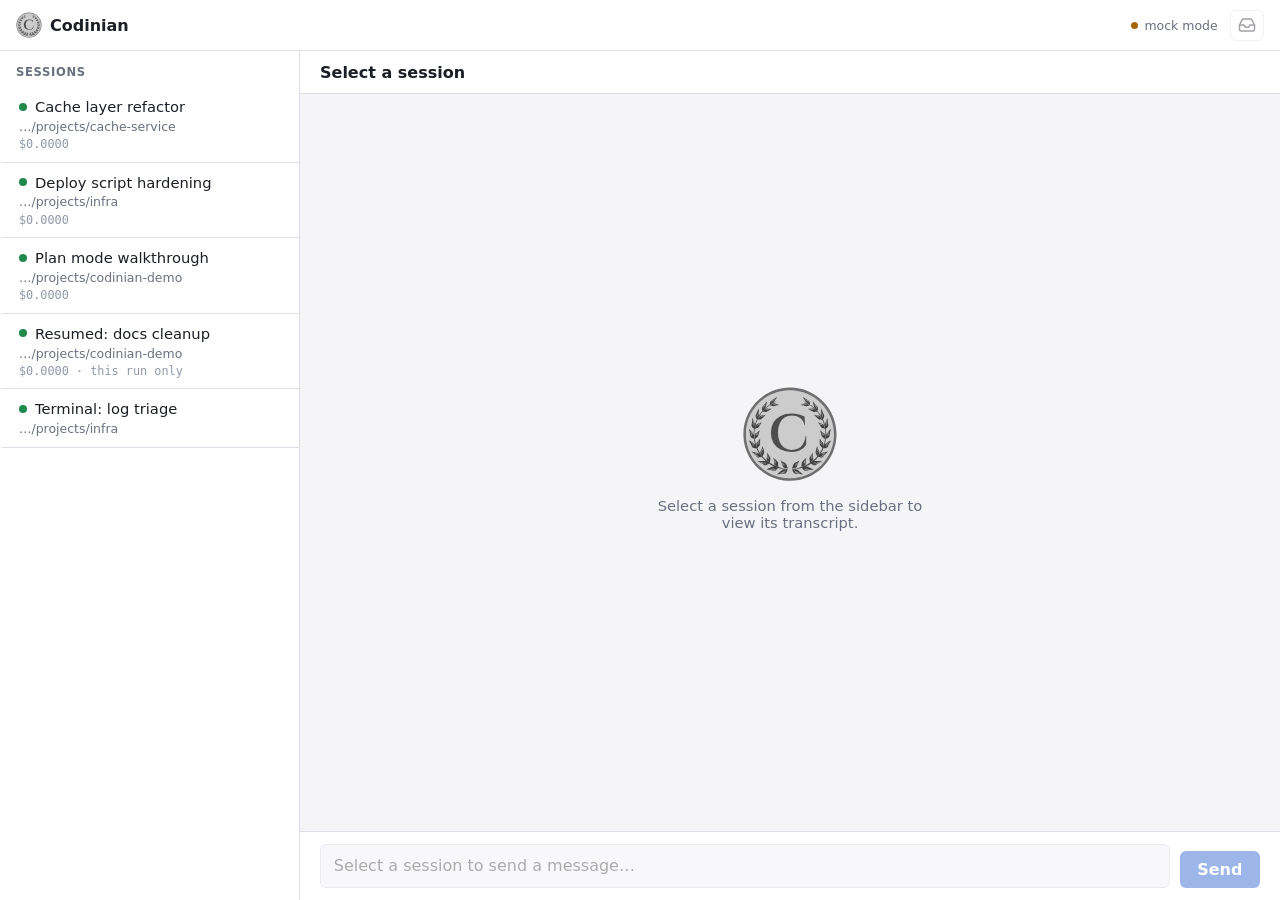
==== codinian/remote/static/index.html @ d05a1107 "Move the app into a codinian package The flat layout could not be built. Automatic discovery walked " ====
<!DOCTYPE html>
<html lang="en">
<head>
<meta charset="UTF-8">
<meta name="viewport" content="width=device-width, initial-scale=1.0">
<title>Codinian</title>
<link rel="icon" href="codinian.svg">
<link rel="stylesheet" href="styles.css">
<script>
  // Stamped before first paint, so the page never flashes the wrong palette.
  // ?theme=dark|light sets data-theme; with no parameter nothing is set and the
  // prefers-color-scheme query decides, which is what "system" means. The
  // desktop passes this on the pane URL; see theme.py (ISSUE-030).
  (function () {
    var t = new URLSearchParams(location.search).get('theme');
    if (t === 'dark' || t === 'light') document.documentElement.dataset.theme = t;
  })();
</script>
</head>
<body>

<div id="app">
  <header id="topbar">
    <button id="sidebar-toggle" type="button" aria-label="Toggle session list" aria-expanded="false">
      <svg width="20" height="20" viewBox="0 0 24 24" fill="none" stroke="currentColor" stroke-width="2" stroke-linecap="round" stroke-linejoin="round"><line x1="3" y1="6" x2="21" y2="6"/><line x1="3" y1="12" x2="21" y2="12"/><line x1="3" y1="18" x2="21" y2="18"/></svg>
    </button>
    <div class="brand">
      <img class="brand-mark" src="codinian.svg" alt="" width="26" height="26">
      <span>Codinian</span>
    </div>
    <div id="conn-status" class="conn-status" role="status">connecting&hellip;</div>
    <button id="inbox-toggle" type="button" class="inbox-toggle" aria-expanded="false" aria-label="Approval inbox, nothing waiting" disabled>
      <svg width="18" height="18" viewBox="0 0 24 24" fill="none" stroke="currentColor" stroke-width="2" stroke-linecap="round" stroke-linejoin="round"><path d="M22 12h-6l-2 3h-4l-2-3H2"/><path d="M5.45 5.11 2 12v6a2 2 0 0 0 2 2h16a2 2 0 0 0 2-2v-6l-3.45-6.89A2 2 0 0 0 16.76 4H7.24a2 2 0 0 0-1.79 1.11z"/></svg>
      <span id="inbox-count" class="inbox-count"></span>
    </button>
  </header>

  <div id="inbox-panel" class="inbox-panel" hidden>
    <div class="inbox-panel-header">
      <span>Approvals waiting</span>
      <button id="inbox-panel-close" type="button" class="inbox-panel-close" aria-label="Close inbox">&times;</button>
    </div>
    <div id="inbox-list" class="inbox-list"></div>
  </div>

  <div id="layout">
    <div id="sidebar-backdrop"></div>
    <aside id="sidebar">
      <div class="sidebar-header">Sessions</div>
      <div id="session-list">
        <div class="empty-note">Loading&hellip;</div>
      </div>
    </aside>

    <main id="main">
      <div id="pane-header">
        <div id="pane-title">Select a session</div>
        <div id="pane-status"></div>
      </div>

      <div id="alerts" class="alerts" role="status" aria-live="polite"></div>

      <div id="transcript">
        <div class="empty-state is-welcome">Select a session from the sidebar to view its transcript.</div>
      </div>

      <button id="approval-jump" class="approval-jump" type="button" hidden>
        Jump to the waiting approval
      </button>

      <button id="agents-running" class="agents-running" type="button" hidden></button>

      <!-- The strip along the bottom: what the session has cost on the left,
           the permission mode on the right. One row, because the numbers never
           filled it and the mode switch has to be somewhere a person can find
           it while the session is running. -->
      <div id="session-footer" class="session-footer" hidden>
        <div id="session-totals" class="session-totals" hidden></div>
        <div id="plan-usage" class="plan-usage" hidden></div>
        <div id="permission-mode-control" class="permission-mode-control" hidden>
          <label for="permission-mode-select">Mode</label>
          <!-- Named twice on purpose. The visible label is hidden on a phone,
               where it costs more width than it earns beside a control whose
               value already reads "Auto", and a display:none label is dropped
               from the accessibility tree along with the name it was giving. -->
          <select id="permission-mode-select" aria-label="Permission mode"></select>
          <span id="permission-mode-error" class="permission-mode-error" hidden></span>
        </div>
      </div>

      <div id="command-palette" class="command-palette" hidden>
        <div class="command-palette-head">
          <span id="command-palette-title">Commands and skills</span>
          <span class="command-palette-hint">type to filter &middot; Esc to close</span>
        </div>
        <div id="command-list" class="command-list"></div>
      </div>

      <form id="composer">
        <!-- A textarea, not an input: a prompt worth writing carefully is
             worth writing in paragraphs. Enter sends, Shift+Enter breaks the
             line, and the box grows with what is in it (see app.js). -->
        <textarea id="composer-input" rows="1" placeholder="Select a session to send a message&hellip;" autocomplete="off" disabled></textarea>
        <button id="composer-stop" class="composer-stop" type="button" hidden>Stop</button>
        <button id="composer-send" type="submit" disabled>Send</button>
      </form>
    </main>
  </div>
</div>

<div id="unauthorized-screen" class="unauthorized-screen" hidden>
  <div class="unauthorized-box">
    <h1>Access token required</h1>
    <p>This link needs a valid access token. The current one is in the desktop app, under the Remote Access button (the toolbar button with a server icon).</p>
  </div>
</div>

<script src="mock.js"></script>
<script src="app.js"></script>
</body>
</html>
---- codinian/remote/static/styles.css ----
/* Codinian transcript UI, shared by the WebKitGTK pane and the browser client.

   Theme (ISSUE-030): the light palette is defined on bare :root, so every
   colour has a value before any media query or attribute is consulted. The dark
   palette is then applied twice, and both are needed:

     - under prefers-color-scheme, guarded so an explicit light choice wins;
     - under [data-theme="dark"], which the page sets from the `theme=` URL
       parameter when the user has picked a side rather than following the
       desktop.

   No colour is defined only inside the dark block. Without the guard on the
   media query, choosing light on a dark desktop would leave the page dark. */

*, *::before, *::after { box-sizing: border-box; margin: 0; padding: 0; }

:root {
  /* Tells the engine which way the page is painted, so the controls it draws
     itself -- select menulists, their popups, scrollbars -- match. Without it
     WebKitGTK paints a select with the native light background while honouring
     our colour, which in the dark palette is near-white text on near-white
     (ISSUE-031). */
  color-scheme: light;

  --bg:            #f5f5f7;
  --surface:       #ffffff;
  --surface-2:     #eef0f4;
  --border:        #dcdfe6;
  --text:          #1c1e26;
  --text-muted:    #6b7080;
  --text-faint:    #9298a8;

  --accent:        #3b6fd6;
  --accent-fg:     #ffffff;

  --bubble-assistant: #eef0f4;
  --bubble-user:      #dfeaff;
  --bubble-assistant-fg: #1c1e26;
  --bubble-user-fg:      #123064;

  --green:  #1f8a4c;
  --green-bg: #e4f6ea;
  --amber:  #a6650a;
  --amber-bg: #fdf1dc;
  --red:    #c23b3b;
  --red-bg: #fbe6e6;
  --blue:   #3b6fd6;
  --blue-bg: #e6edfb;
  --grey:   #8a8f9c;
  --grey-bg: #eceef2;

  --code-bg: #f0f1f5;
  --code-fg: #1c1e26;
  --code-border: #dcdfe6;

  --radius: 10px;
  --radius-sm: 6px;
  --font-mono: ui-monospace, SFMono-Regular, "SF Mono", Menlo, Consolas, monospace;
  /* Prose -- assistant messages and thinking -- is set in a serif, the way the
     Claude apps set it. Everything else (labels, tool cards, chrome) stays in
     the UI sans, so the reading matter is the part that looks like reading. */
  --font-serif: Charter, "Bitstream Charter", "Iowan Old Style", "Source Serif 4",
                "Noto Serif", "Liberation Serif", Georgia, serif;
  --focus-ring: #3b6fd6;
  --select-arrow: url("data:image/svg+xml,%3Csvg xmlns='http://www.w3.org/2000/svg' viewBox='0 0 12 12'%3E%3Cpath d='M2 4.5 6 8.5 10 4.5' fill='none' stroke='%236b7080' stroke-width='1.6' stroke-linecap='round' stroke-linejoin='round'/%3E%3C/svg%3E");
}

@media (prefers-color-scheme: dark) {
  :root:not([data-theme="light"]) {
    color-scheme: dark;

    --bg:            #16171d;
    --surface:       #1d1f27;
    --surface-2:     #262933;
    --border:        #343846;
    --text:          #e4e6ee;
    --text-muted:    #9298a8;
    --text-faint:    #6b7080;

    --accent:        #7aa2f7;
    --accent-fg:     #0c1220;

    --bubble-assistant: #262933;
    --bubble-user:      #253a5e;
    --bubble-assistant-fg: #e4e6ee;
    --bubble-user-fg:      #d7e4ff;

    --green:  #7fd99a;
    --green-bg: #16301f;
    --amber:  #f0b85c;
    --amber-bg: #3a2a0e;
    --red:    #f28b8b;
    --red-bg: #3a1c1c;
    --blue:   #7aa2f7;
    --blue-bg: #1c2740;
    --grey:   #9298a8;
    --grey-bg: #262933;

    --code-bg: #12131a;
    --code-fg: #e4e6ee;
    --code-border: #343846;

    --focus-ring: #7aa2f7;
    --select-arrow: url("data:image/svg+xml,%3Csvg xmlns='http://www.w3.org/2000/svg' viewBox='0 0 12 12'%3E%3Cpath d='M2 4.5 6 8.5 10 4.5' fill='none' stroke='%239298a8' stroke-width='1.6' stroke-linecap='round' stroke-linejoin='round'/%3E%3C/svg%3E");
  }
}

/* The same palette, chosen explicitly rather than inherited from the
   desktop. Set by the page from ?theme=dark; see theme.py. */
:root[data-theme="dark"] {
  color-scheme: dark;

  --bg:            #16171d;
  --surface:       #1d1f27;
  --surface-2:     #262933;
  --border:        #343846;
  --text:          #e4e6ee;
  --text-muted:    #9298a8;
  --text-faint:    #6b7080;

  --accent:        #7aa2f7;
  --accent-fg:     #0c1220;

  --bubble-assistant: #262933;
  --bubble-user:      #253a5e;
  --bubble-assistant-fg: #e4e6ee;
  --bubble-user-fg:      #d7e4ff;

  --green:  #7fd99a;
  --green-bg: #16301f;
  --amber:  #f0b85c;
  --amber-bg: #3a2a0e;
  --red:    #f28b8b;
  --red-bg: #3a1c1c;
  --blue:   #7aa2f7;
  --blue-bg: #1c2740;
  --grey:   #9298a8;
  --grey-bg: #262933;

  --code-bg: #12131a;
  --code-fg: #e4e6ee;
  --code-border: #343846;

  --focus-ring: #7aa2f7;
  --select-arrow: url("data:image/svg+xml,%3Csvg xmlns='http://www.w3.org/2000/svg' viewBox='0 0 12 12'%3E%3Cpath d='M2 4.5 6 8.5 10 4.5' fill='none' stroke='%239298a8' stroke-width='1.6' stroke-linecap='round' stroke-linejoin='round'/%3E%3C/svg%3E");
}

html, body { height: 100%; }

body {
  font-family: system-ui, -apple-system, "Segoe UI", sans-serif;
  background: var(--bg);
  color: var(--text);
  overflow-x: hidden;
}

button, input, textarea { font: inherit; color: inherit; }

/* Every <select> on either page (ISSUE-031).

   WebKitGTK paints a select as a native menulist and ignores the background we
   give it, while still honouring the colour. On the dark palette that is
   near-white text on the native light widget, which is unreadable until the
   dropdown is opened. `color-scheme` above does not change it, so take the
   painting over entirely. That also removes the native arrow, hence
   --select-arrow, which is a palette entry because a data: URI cannot refer to
   currentColor.

   Rules that style a specific select must use `background-color`, not the
   `background` shorthand, or they reset the arrow to none. */
select {
  appearance: none;
  -webkit-appearance: none;
  background-color: var(--surface-2);
  background-image: var(--select-arrow);
  background-repeat: no-repeat;
  background-position: right .5rem center;
  background-size: .7rem;
  border: 1px solid var(--border);
  border-radius: var(--radius-sm);
  color: var(--text);
  padding: .3rem 1.7rem .3rem .5rem;
}
/* The popup list is still drawn by the engine; say what it should look like
   rather than inheriting the page's colour onto a native background. */
select option {
  background-color: var(--surface);
  color: var(--text);
}
button { cursor: pointer; }
:focus-visible { outline: 2px solid var(--focus-ring); outline-offset: 1px; }

#app {
  height: 100dvh;
  display: flex;
  flex-direction: column;
  min-width: 0;
}
#app[hidden] { display: none; }

/* ---------- unauthorized screen ---------- */

.unauthorized-screen {
  position: fixed;
  inset: 0;
  z-index: 50;
  display: flex;
  align-items: center;
  justify-content: center;
  background: var(--bg);
  padding: 2rem;
}
.unauthorized-screen[hidden] { display: none; }

.unauthorized-box {
  max-width: 420px;
  text-align: center;
  background: var(--surface);
  border: 1px solid var(--border);
  border-radius: var(--radius);
  padding: 1.75rem 1.5rem;
}
.unauthorized-box h1 {
  font-size: 1.05rem;
  font-weight: 600;
  margin-bottom: .6rem;
}
.unauthorized-box p {
  font-size: .88rem;
  color: var(--text-muted);
  line-height: 1.5;
}

/* ---------- topbar ---------- */

#topbar {
  flex-shrink: 0;
  background: var(--surface);
  border-bottom: 1px solid var(--border);
  padding: .6rem 1rem;
  display: flex;
  align-items: center;
  gap: .75rem;
}
.brand { display: flex; align-items: center; gap: .5rem; font-weight: 600; }
/* The app's mark (ISSUE-021). Larger than the line icon it replaced: this is a
   drawing of a wreath, and below about 24px the leaves collapse into a blur. */
.brand-mark { width: 26px; height: 26px; display: block; flex: none; }
#sidebar-toggle {
  display: none;
  background: none;
  border: 1px solid var(--border);
  border-radius: var(--radius-sm);
  color: var(--text);
  padding: .35rem;
  align-items: center;
  justify-content: center;
}
.conn-status {
  margin-left: auto;
  font-size: .78rem;
  color: var(--text-muted);
  display: flex;
  align-items: center;
  gap: .4rem;
}
.conn-status::before {
  content: "";
  width: 7px;
  height: 7px;
  border-radius: 50%;
  background: var(--grey);
}
.conn-status.is-open::before { background: var(--green); }
.conn-status.is-error::before { background: var(--red); }
.conn-status.is-mock::before { background: var(--amber); }

/* ---------- approval inbox (ISSUE-010) ---------- */

.inbox-toggle {
  position: relative;
  display: inline-flex;
  align-items: center;
  justify-content: center;
  background: none;
  border: 1px solid var(--border);
  border-radius: var(--radius-sm);
  color: var(--text);
  padding: .35rem .45rem;
}
.inbox-toggle:disabled { opacity: .4; cursor: default; }
.inbox-toggle.has-items { border-color: var(--amber); color: var(--amber); }
.inbox-count {
  position: absolute;
  top: -.4rem;
  right: -.4rem;
  min-width: 1.1rem;
  height: 1.1rem;
  padding: 0 .25rem;
  border-radius: 999px;
  background: var(--amber);
  color: #1c1e26;
  font-size: .68rem;
  font-weight: 700;
  line-height: 1.1rem;
  text-align: center;
}
.inbox-count:empty { display: none; }

.inbox-panel {
  position: fixed;
  top: 3.1rem;
  right: 1rem;
  z-index: 30;
  width: min(26rem, calc(100vw - 2rem));
  max-height: min(28rem, calc(100vh - 5rem));
  display: flex;
  flex-direction: column;
  background: var(--surface);
  border: 1px solid var(--border);
  border-radius: var(--radius);
  box-shadow: 0 8px 24px rgba(0, 0, 0, .2);
  overflow: hidden;
}
.inbox-panel[hidden] { display: none; }
.inbox-panel-header {
  flex-shrink: 0;
  display: flex;
  align-items: center;
  justify-content: space-between;
  padding: .6rem .8rem;
  border-bottom: 1px solid var(--border);
  font-weight: 600;
  font-size: .86rem;
}
.inbox-panel-close {
  background: none;
  border: none;
  color: var(--text-muted);
  font-size: 1.1rem;
  line-height: 1;
  padding: .15rem .4rem;
}
.inbox-panel-close:hover { color: var(--text); }

.inbox-list {
  overflow-y: auto;
  min-height: 0;
  padding: .5rem;
  display: flex;
  flex-direction: column;
  gap: .5rem;
}

.inbox-row {
  border: 1px solid var(--amber);
  background: var(--amber-bg);
  border-radius: var(--radius-sm);
  padding: .55rem .65rem;
}
.inbox-row-head {
  display: flex;
  align-items: baseline;
  gap: .5rem;
  flex-wrap: wrap;
  margin-bottom: .4rem;
}
.inbox-row-session {
  background: none;
  border: none;
  padding: 0;
  font-weight: 600;
  font-size: .84rem;
  color: var(--amber);
  text-decoration: underline;
  text-underline-offset: 2px;
}
.inbox-row-tool {
  font-family: var(--font-mono);
  font-size: .78rem;
  color: var(--text-muted);
}
.inbox-row-body { margin-bottom: .5rem; }
.inbox-row-body .code-block { background: var(--surface); max-height: 12rem; }
.inbox-row .approval-actions { margin-top: 0; }

/* ---------- layout ---------- */

#layout {
  flex: 1;
  min-height: 0;
  display: flex;
  overflow: hidden;
}

#sidebar-backdrop { display: none; }

#sidebar {
  width: 300px;
  flex-shrink: 0;
  background: var(--surface);
  border-right: 1px solid var(--border);
  overflow-y: auto;
  min-height: 0;
}
.sidebar-header {
  padding: .85rem 1rem .5rem;
  font-size: .72rem;
  text-transform: uppercase;
  letter-spacing: .06em;
  color: var(--text-muted);
  font-weight: 600;
}
.empty-note { padding: 1.25rem 1rem; color: var(--text-muted); font-size: .88rem; }

.session-row {
  padding: .65rem 1rem;
  cursor: pointer;
  border-left: 3px solid transparent;
  border-bottom: 1px solid var(--border);
}
.session-row:hover { background: var(--surface-2); }
.session-row.active { background: var(--surface-2); border-left-color: var(--accent); }
.session-row-top { display: flex; align-items: center; gap: .5rem; min-width: 0; }
.session-name {
  font-weight: 500;
  font-size: .92rem;
  overflow: hidden;
  text-overflow: ellipsis;
  white-space: nowrap;
  min-width: 0;
}
/* Kept out of the way until the row is under the pointer or the keyboard is
   on it: the sidebar is a list to read, and a pencil on every line reads as an
   editor. It still holds its space, so the name does not shift when it
   appears. */
.session-rename {
  margin-left: auto;
  flex-shrink: 0;
  background: none;
  border: none;
  color: var(--text-muted);
  font-size: .85rem;
  line-height: 1;
  padding: .15rem .25rem;
  border-radius: var(--radius-sm);
  opacity: 0;
}
.session-row:hover .session-rename,
.session-rename:focus-visible { opacity: 1; }
.session-rename:hover { color: var(--text); background: var(--surface); }
/* There is no hover on a phone, and a control that only appears on hover is a
   control a phone does not have. Shown, but quietly. */
@media (hover: none) {
  .session-rename { opacity: .65; }
}
/* Same treatment as rename: present but quiet, and only while the row is
   under the pointer. The times sign is a shade larger than the pencil so the
   two read as different actions rather than one pair. */
.session-close {
  flex-shrink: 0;
  background: none;
  border: none;
  color: var(--text-muted);
  font-size: 1.05rem;
  line-height: 1;
  padding: .05rem .3rem;
  border-radius: var(--radius-sm);
  opacity: 0;
}
.session-row:hover .session-close,
.session-close:focus-visible { opacity: 1; }
.session-close:hover { color: var(--red); background: var(--red-bg); }
@media (hover: none) {
  .session-close { opacity: .65; }
}

/* The question asked in the row itself, once the close button is pressed on a
   session that is still connected. Boxed and set off by the red rule so it
   does not read as more of the session's own detail. */
.session-close-confirm {
  margin-top: .45rem;
  padding: .45rem .55rem;
  border-left: 2px solid var(--red);
  background: var(--surface);
  border-radius: var(--radius-sm);
  cursor: default;
}
.session-close-warning {
  font-size: .76rem;
  line-height: 1.35;
  color: var(--text);
}
.session-close-actions {
  display: flex;
  gap: .4rem;
  margin-top: .4rem;
}
.btn-close-confirm, .btn-close-cancel {
  font-size: .74rem;
  font-weight: 600;
  padding: .25rem .55rem;
  border-radius: var(--radius-sm);
  border: 1px solid var(--border);
  background: var(--surface-2);
  color: var(--text);
}
.btn-close-confirm {
  border-color: var(--red);
  background: var(--red-bg);
  color: var(--red);
}
.session-rename-input {
  flex: 1;
  min-width: 0;
  font: inherit;
  font-size: .92rem;
  background: var(--bg);
  border: 1px solid var(--accent);
  border-radius: var(--radius-sm);
  color: var(--text);
  padding: .1rem .35rem;
}
.session-where {
  font-size: .78rem;
  color: var(--text-muted);
  margin-top: .2rem;
  overflow: hidden;
  text-overflow: ellipsis;
  white-space: nowrap;
}
.session-totals-compact {
  font-size: .74rem;
  color: var(--text-faint);
  margin-top: .2rem;
  font-family: var(--font-mono);
}

.dot { width: 8px; height: 8px; border-radius: 50%; flex-shrink: 0; }
.dot-initializing      { background: var(--grey); }
.dot-working           { background: var(--green); animation: pulse 1.6s ease-in-out infinite; }
.dot-awaiting_approval { background: var(--amber); animation: pulse 1.2s ease-in-out infinite; }
.dot-awaiting_input    { background: var(--blue); }
.dot-done              { background: var(--grey); }
.dot-error             { background: var(--red); }

@keyframes pulse {
  0%, 100% { opacity: 1; }
  50%      { opacity: .35; }
}

/* ---------- main pane ---------- */

#main {
  flex: 1;
  min-width: 0;
  min-height: 0;
  display: flex;
  flex-direction: column;
}

#pane-header {
  flex-shrink: 0;
  padding: .7rem 1.25rem;
  border-bottom: 1px solid var(--border);
  background: var(--surface);
  display: flex;
  align-items: baseline;
  gap: .75rem;
  flex-wrap: wrap;
}
#pane-title { font-weight: 600; font-size: 1rem; }
#pane-status { font-size: .8rem; color: var(--text-muted); display: flex; align-items: center; gap: .4rem; }

/* ---------- permission mode control (ISSUE-012) ---------- */

.permission-mode-control {
  margin-left: auto;
  flex-shrink: 0;
  display: flex;
  align-items: center;
  gap: .4rem;
  font-size: .8rem;
  color: var(--text-muted);
}
.permission-mode-control[hidden] { display: none; }
.permission-mode-control label { font-size: .78rem; }
#permission-mode-select {
  font-size: .82rem;
}
.permission-mode-error {
  color: var(--red);
  font-size: .76rem;
}
.permission-mode-error[hidden] { display: none; }

/* ---------- session cost / token totals footer (ISSUE-011) ---------- */

/* Cost on the left, permission mode on the right, one border for both. */
.session-footer {
  flex-shrink: 0;
  display: flex;
  align-items: center;
  gap: 1.5rem;
  padding: .5rem 1.25rem;
  border-top: 1px solid var(--border);
  background: var(--surface);
}
.session-footer[hidden] { display: none; }
.session-totals { min-width: 0; }
.session-totals[hidden] { display: none; }

/* Plan limits, beside the token counts. Percentages when the user has run
   /usage, and the window in force from the CLI's own push event otherwise. */
.plan-usage { min-width: 0; }
.plan-usage[hidden] { display: none; }
.plan-usage-row { display: flex; flex-wrap: wrap; gap: 1.1rem; }
.plan-window { display: flex; flex-direction: column; gap: .1rem; }
.plan-window-label {
  font-size: .66rem;
  text-transform: uppercase;
  letter-spacing: .05em;
  color: var(--text-faint);
}
.plan-window-value { font-family: var(--font-mono); font-size: .82rem; }
/* When the reading was taken. Quieter than the numbers -- it qualifies them
   rather than competing with them -- but on the row, not in a tooltip, because
   a stale figure that looks current is the thing worth avoiding. */
.plan-window.is-age { border-left: 1px solid var(--border); padding-left: 1.1rem; }
.plan-window-age { font-size: .78rem; color: var(--text-muted); }
.plan-window-reset { font-size: .7rem; color: var(--text-faint); }
/* A warning or a rejection is the thing to act on, so it stops looking like
   one more statistic. */
.plan-usage.is-warning .plan-window.is-limit .plan-window-value { color: var(--amber); font-weight: 600; }
/* A closed window is not a warning about the future; it is the current state,
   and nothing runs until it resets. */
.plan-usage.is-rejected .plan-window.is-limit .plan-window-value { color: var(--red); font-weight: 600; }
.plan-usage.is-rejected .plan-window.is-limit .plan-window-label { color: var(--red); }
.session-totals-row {
  display: flex;
  flex-wrap: wrap;
  gap: 1.1rem;
}
.total-stat { display: flex; flex-direction: column; gap: .1rem; }
.total-stat-label {
  font-size: .66rem;
  text-transform: uppercase;
  letter-spacing: .05em;
  color: var(--text-faint);
}
.total-stat-value {
  font-size: .84rem;
  font-family: var(--font-mono);
  color: var(--text);
}
/* The resumed-totals caveat, now a column in the row rather than a sentence
   under it. Amber because it qualifies every other number beside it. */
.total-stat.is-caveat .total-stat-value { color: var(--amber); }

#transcript {
  flex: 1;
  min-height: 0;
  overflow-y: auto;
  overflow-x: hidden;
  padding: 1rem 1.25rem 1.5rem;
  display: flex;
  flex-direction: column;
  gap: .7rem;
  position: relative;
}

/* Entries keep their height instead of being squeezed to fit (ISSUE-025).
   As a flex column, #transcript hands every child the default flex-shrink: 1,
   and a child that sets `overflow: hidden` -- the tool card, the approval
   card, the thinking block -- loses the automatic minimum size that would
   otherwise stop it shrinking past its content. So the transcript crushed its
   own entries rather than scrolling: measured on the real page, a 150px tool
   card rendered at 2px, and no scrollbar appeared until everything shrinkable
   had already collapsed to a hairline, approval buttons included. */
#transcript > * { flex-shrink: 0; }

.empty-state {
  margin: auto;
  color: var(--text-muted);
  font-size: .92rem;
  text-align: center;
  max-width: 32ch;
}

/* The greeting an empty pane opens on, matching the desktop's welcome screen
   (ISSUE-021). Only this variant carries the mark; the plain .empty-state is
   also what Loading and read failures use. */
.empty-state.is-welcome::before {
  content: "";
  display: block;
  width: 96px;
  height: 96px;
  margin: 0 auto .9rem;
  background: url("codinian.svg") center / contain no-repeat;
}

/* ---------- bubbles ---------- */

.bubble-group { display: flex; flex-direction: column; gap: .3rem; max-width: 78%; min-width: 0; }
/* The group's width is the ceiling for what it holds. Without this, a block
   inside it is free to size to its own min-content and ignore the group:
   measured at a 390px viewport, one 150-character token in a closing summary
   rendered the bubble 606px wide, and #transcript clips instead of scrolling,
   so the right-hand half of every line was unreachable on a phone. */
.bubble-group > * { max-width: 100%; }
.bubble-group.role-user { align-self: flex-end; align-items: flex-end; }
.bubble-group.role-assistant { align-self: flex-start; align-items: flex-start; }

.bubble-role-label {
  font-size: .68rem;
  text-transform: uppercase;
  letter-spacing: .05em;
  color: var(--text-faint);
  padding: 0 .2rem;
}

.text-block {
  border-radius: var(--radius);
  padding: .55rem .8rem;
  line-height: 1.5;
  white-space: pre-wrap;
  /* `anywhere` rather than `word-break: break-word`: both wrap a long path or
     URL onto the next line, but only `anywhere` is counted when the engine
     measures min-content, and min-content is what the bubble sizes itself to
     when the pane is narrower than the longest token in the message. */
  overflow-wrap: anywhere;
  font-size: .92rem;
}
.role-assistant .text-block { background: var(--bubble-assistant); color: var(--bubble-assistant-fg); }
.role-user .text-block { background: var(--bubble-user); color: var(--bubble-user-fg); }

/* A rendered message: the markdown body brings its own paragraph and list
   spacing, so the bubble stops preserving whitespace and hands over. The
   measure is capped because the pane is not: maximised on a wide screen the
   bubble was running past 200 characters a line, which is where prose stops
   being readable however well it is set. */
.text-block.is-prose {
  white-space: normal;
  padding: .7rem .95rem;
  /* min(), not a bare 72ch: on a phone 72ch is wider than the screen, and this
     selector outranks the `.bubble-group > *` clamp above, so a bare value
     would win and put the measure back outside the viewport. */
  max-width: min(72ch, 100%);
}

/* Thinking reads as reasoning, not as a footnote: a rule down the left rather
   than a dashed box, and the same serif as a message a shade lighter. It is
   collapsed by default (see the `thinking` case in app.js) and the summary
   line is how you open it. */
.thinking-block {
  border-left: 2px solid var(--border);
  background: transparent;
  color: var(--text-muted);
  width: 100%;
  margin: .15rem 0;
}
.thinking-summary {
  display: flex;
  align-items: center;
  gap: .4rem;
  padding: .15rem .7rem .15rem .8rem;
  cursor: pointer;
  user-select: none;
  list-style: none;
  font-size: .68rem;
  text-transform: uppercase;
  letter-spacing: .06em;
  color: var(--text-faint);
}
.thinking-summary:hover { color: var(--text-muted); }
.thinking-summary::-webkit-details-marker { display: none; }
.thinking-summary::before {
  content: "\25B8";
  display: inline-block;
  transition: transform .12s ease;
  font-size: .7rem;
}
.thinking-block[open] .thinking-summary::before { transform: rotate(90deg); }
.thinking-body {
  padding: .1rem .8rem .5rem;
  word-break: break-word;
  max-width: 74ch;
}

/* ---------- injected context (ISSUE-026) ----------
   Skill bodies and hook output arrive as user turns and used to render as a
   full bubble, which put a 5,000-character skill document in the middle of the
   conversation. Folded, and labelled with its first line. */

.context-block {
  align-self: stretch;
  width: 100%;
  border: 1px dashed var(--border);
  border-radius: var(--radius);
  background: var(--surface);
  font-size: .82rem;
  overflow: hidden;
}
.context-summary {
  display: flex;
  align-items: baseline;
  gap: .5rem;
  padding: .4rem .7rem;
  cursor: pointer;
  user-select: none;
  list-style: none;
  min-width: 0;
}
.context-summary::-webkit-details-marker { display: none; }
.context-summary::before {
  content: "\25B8";
  font-size: .75rem;
  color: var(--text-faint);
  transition: transform .12s ease;
  flex-shrink: 0;
}
.context-block[open] .context-summary::before { transform: rotate(90deg); }
.context-label {
  font-size: .68rem;
  text-transform: uppercase;
  letter-spacing: .05em;
  color: var(--text-faint);
  flex-shrink: 0;
}
.context-hint {
  min-width: 0;
  color: var(--text-muted);
  white-space: nowrap;
  overflow: hidden;
  text-overflow: ellipsis;
}
.context-body {
  padding: 0 .8rem .7rem;
  white-space: pre-wrap;
  word-break: break-word;
  color: var(--text-muted);
  font-size: .8rem;
  line-height: 1.5;
  max-height: 24rem;
  overflow-y: auto;
}

/* ---------- tool card ---------- */

.tool-card {
  width: 100%;
  border: 1px solid var(--border);
  border-radius: var(--radius);
  background: var(--surface);
  overflow: hidden;
  align-self: stretch;
}
.tool-card.is-error { border-color: var(--red); }
/* Bash and BashOutput render as a `details`: the head is the summary, so a
   closed card is one line. The caret sits where the tool name starts. */
.tool-card.is-folding > .tool-card-head { cursor: pointer; list-style: none; }
.tool-card.is-folding > .tool-card-head::-webkit-details-marker { display: none; }
.tool-card.is-folding > .tool-card-head::before {
  content: "\25B8";
  display: inline-block;
  flex-shrink: 0;
  font-size: .7rem;
  color: var(--text-faint);
  transition: transform .12s ease;
}
.tool-card.is-folding[open] > .tool-card-head::before { transform: rotate(90deg); }
.tool-card.is-folding:not([open]) > .tool-card-head { background: none; }
.tool-card.is-folding:not([open]):hover > .tool-card-head { background: var(--surface-2); }
.tool-card-head {
  display: flex;
  align-items: center;
  gap: .5rem;
  padding: .5rem .8rem;
  background: var(--surface-2);
  font-size: .84rem;
}
.tool-card-name { font-weight: 600; font-family: var(--font-mono); flex-shrink: 0; }
/* What the call is doing, next to the tool's name (ISSUE-026). One line: the
   full text is in the card body, and a wrapping heading would push the state
   badge around as output arrives. */
.tool-card-summary {
  flex: 1;
  min-width: 0;
  font-family: var(--font-mono);
  font-size: .8rem;
  color: var(--text-muted);
  white-space: nowrap;
  overflow: hidden;
  text-overflow: ellipsis;
}
.tool-card-state {
  margin-left: auto;
  flex-shrink: 0;
  font-size: .72rem;
  padding: .1rem .5rem;
  border-radius: 999px;
  background: var(--grey-bg);
  color: var(--grey);
}
.tool-card-state.state-ok { background: var(--green-bg); color: var(--green); }
.tool-card-state.state-error { background: var(--red-bg); color: var(--red); }
.tool-card-state.state-pending { background: var(--amber-bg); color: var(--amber); }

.tool-card-section { padding: .6rem .8rem; border-top: 1px solid var(--border); }
/* First line of a folded result, so the toggle is a decision rather than a
   guess about what is behind it. */
.tool-result-preview {
  font-family: var(--font-mono);
  font-size: .78rem;
  color: var(--text-muted);
  white-space: nowrap;
  overflow: hidden;
  text-overflow: ellipsis;
  margin-bottom: .4rem;
}
.tool-card-section-label {
  font-size: .68rem;
  text-transform: uppercase;
  letter-spacing: .05em;
  color: var(--text-faint);
  margin-bottom: .35rem;
}
.code-block {
  background: var(--code-bg);
  color: var(--code-fg);
  border: 1px solid var(--code-border);
  border-radius: var(--radius-sm);
  padding: .55rem .7rem;
  font-family: var(--font-mono);
  font-size: .8rem;
  line-height: 1.45;
  overflow-x: auto;
  white-space: pre;
  max-width: 100%;
}

/* A picture a tool returned. Capped so one screenshot does not fill the pane;
   the class the click toggles takes the cap off. */
.tool-result-image {
  display: block;
  max-width: 100%;
  max-height: 22rem;
  width: auto;
  border: 1px solid var(--border);
  border-radius: var(--radius-sm);
  background: var(--code-bg);
  margin-bottom: .4rem;
  cursor: zoom-in;
}
.tool-result-image.is-full { max-height: none; cursor: zoom-out; }

/* Stands in for a picture whose bytes are gone -- the session closed, the
   transcript was deleted. Reads as a note, not as a failed tool call. */
.tool-result-image-missing {
  padding: .5rem .6rem;
  margin-bottom: .4rem;
  border: 1px dashed var(--border);
  border-radius: var(--radius-sm);
  color: var(--text-muted);
  font-size: .85rem;
}

.tool-result-toggle {
  background: none;
  border: 1px solid var(--border);
  border-radius: var(--radius-sm);
  color: var(--text-muted);
  font-size: .78rem;
  padding: .25rem .6rem;
  margin-bottom: .4rem;
}
.tool-result-toggle:hover { background: var(--surface-2); }

/* ---------- plan (ExitPlanMode) ---------- */

.md-body { font-size: .88rem; line-height: 1.55; overflow-wrap: anywhere; }
.md-body > * + * { margin-top: .6rem; }
/* A message and a thinking block are prose; a plan is a document inside a tool
   card and keeps the card's sans. */
.md-body.is-message {
  font-family: var(--font-serif);
  font-size: 1rem;
  line-height: 1.62;
}
.md-body.is-thinking {
  font-family: var(--font-serif);
  font-size: .95rem;
  line-height: 1.6;
}
.md-body.is-message > * + *, .md-body.is-thinking > * + * { margin-top: .7rem; }
.md-link { color: var(--accent); text-decoration: underline; }
.md-heading { font-weight: 600; line-height: 1.3; }
.md-heading:is(h1, h2) { font-size: 1.05rem; }
.md-heading:is(h3, h4) { font-size: .98rem; }
.md-heading:is(h5, h6) { font-size: .9rem; color: var(--text-muted); }
.md-paragraph { white-space: pre-wrap; }
.md-list { padding-left: 1.4rem; display: flex; flex-direction: column; gap: .25rem; }
.md-inline-code {
  font-family: var(--font-mono);
  font-size: .85em;
  background: var(--code-bg);
  border: 1px solid var(--code-border);
  border-radius: 4px;
  padding: .05rem .3rem;
}
.md-code-block { margin: 0; }
.md-table-wrap { overflow-x: auto; }
.md-table { border-collapse: collapse; font-size: .92em; }
.md-table th, .md-table td {
  border: 1px solid var(--border);
  padding: .3rem .6rem;
  text-align: left;
  vertical-align: top;
  /* .md-body breaks anywhere to keep long paths inside a bubble. In a narrow
     column that splits ordinary words, so a cell only breaks a word that has
     no room on a line of its own. */
  overflow-wrap: break-word;
}
.md-table th { background: var(--surface-2); font-weight: 600; }
.md-table .md-align-center { text-align: center; }
.md-table .md-align-right { text-align: right; }
.approval-card .md-inline-code { background: var(--surface); }

/* ---------- diff (Edit / MultiEdit / Write) ---------- */

.diff-file-heading {
  font-family: var(--font-mono);
  font-size: .82rem;
  font-weight: 600;
  margin-bottom: .4rem;
  word-break: break-all;
}
.diff-hunk + .diff-hunk { margin-top: .7rem; }
.diff-hunk-label { font-size: .72rem; color: var(--text-muted); margin-bottom: .25rem; }
.diff-lines {
  border: 1px solid var(--code-border);
  border-radius: var(--radius-sm);
  overflow-x: auto;
  max-width: 100%;
  font-family: var(--font-mono);
  font-size: .8rem;
  line-height: 1.5;
}
.diff-line { white-space: pre; padding-right: .6rem; }
.diff-line::before {
  content: attr(data-marker) " ";
  display: inline-block;
  width: 1.3rem;
  text-align: center;
  user-select: none;
  opacity: .7;
}
.diff-line-context { background: var(--code-bg); color: var(--code-fg); }
.diff-line-add { background: var(--green-bg); color: var(--green); }
.diff-line-remove { background: var(--red-bg); color: var(--red); }
.approval-card .diff-lines { background: var(--surface); }
.approval-card .diff-line-context { background: var(--surface); }
.diff-note { font-size: .78rem; color: var(--text-muted); margin-top: .4rem; }

.write-label {
  font-size: .72rem;
  text-transform: uppercase;
  letter-spacing: .05em;
  color: var(--text-faint);
  margin-bottom: .3rem;
}

/* ---------- subagent transcript (ISSUE-017) ----------
   A subagent's work, nested inside the Agent card that spawned it. Collapsed
   by default: a subagent routinely out-produces the parent it runs under, so
   expanding every one would bury the conversation it belongs to. */

.tool-card.is-agent { border-color: var(--blue); }

.subagent {
  border-top: 1px solid var(--border);
  background: var(--bg);
}
.subagent-toggle {
  display: flex;
  align-items: baseline;
  gap: .5rem;
  width: 100%;
  background: none;
  border: none;
  color: var(--text-muted);
  padding: .45rem .8rem;
  font-size: .8rem;
  text-align: left;
}
.subagent-toggle::before {
  content: "\25B8";
  font-size: .75rem;
  color: var(--text-faint);
  transition: transform .12s ease;
}
.subagent-toggle[aria-expanded="true"]::before { transform: rotate(90deg); }
.subagent-toggle:hover { color: var(--text); }
.subagent-label {
  font-size: .68rem;
  text-transform: uppercase;
  letter-spacing: .05em;
  color: var(--blue);
  font-weight: 600;
}
.subagent-count { color: var(--text-faint); }

.subagent-body {
  display: flex;
  flex-direction: column;
  gap: .5rem;
  padding: .2rem .8rem .8rem;
  /* Same flex-shrink guard the transcript needs, and for the same reason: a
     child that hides its overflow would otherwise be squeezed to a hairline
     rather than making this column taller (ISSUE-025). */
  max-height: 32rem;
  overflow-y: auto;
}
.subagent-body > * { flex-shrink: 0; }
.subagent-body[hidden] { display: none; }
.subagent-load {
  align-self: flex-start;
  background: var(--surface);
  border: 1px solid var(--border);
  border-radius: var(--radius-sm);
  color: var(--text);
  padding: .3rem .7rem;
  font-size: .8rem;
}
.subagent-load:hover { border-color: var(--blue); color: var(--blue); }
.subagent-load:disabled { opacity: .6; cursor: default; }
.subagent-note { font-size: .8rem; color: var(--text-muted); padding: .2rem 0; }
/* One level of nesting is the limit the SDK allows, so a subagent's own cards
   never nest further; keep them visually subordinate all the same. */
.subagent-body .tool-card { background: var(--surface-2); }
.subagent-body .bubble-group { max-width: 100%; }

/* ---------- approval card ---------- */

.approval-card {
  width: 100%;
  border: 1px solid var(--amber);
  border-radius: var(--radius);
  background: var(--amber-bg);
  overflow: hidden;
  align-self: stretch;
}
.approval-card-head {
  padding: .6rem .8rem .3rem;
  font-weight: 600;
  font-size: .88rem;
  color: var(--amber);
  display: flex;
  align-items: center;
  gap: .5rem;
}
.approval-card-body { padding: 0 .8rem .8rem; }
.approval-card-desc { font-size: .85rem; margin-bottom: .5rem; }
.approval-card .code-block { background: var(--surface); }
.approval-actions { display: flex; flex-wrap: wrap; gap: .5rem; margin-top: .6rem; }
.approval-actions button {
  border: 1px solid var(--border);
  border-radius: var(--radius-sm);
  padding: .4rem .9rem;
  font-size: .84rem;
  font-weight: 600;
  background: var(--surface);
  color: var(--text);
}
.btn-approve { background: var(--green) !important; color: #ffffff !important; border-color: transparent !important; }
.btn-deny { background: var(--red) !important; color: #ffffff !important; border-color: transparent !important; }
.btn-edit { background: var(--surface); }
.approval-actions button:hover { filter: brightness(1.05); }
.approval-actions button:disabled { opacity: .5; cursor: default; }

/* A question from the model (ISSUE-050). Blue rather than the approval card's
   amber: amber is this app's colour for "something is waiting on your consent",
   and a question is waiting on your knowledge. Same geometry, so the two read
   as siblings rather than as unrelated widgets. */
.question-card {
  width: 100%;
  border: 1px solid var(--accent);
  border-radius: var(--radius);
  background: var(--surface);
  overflow: hidden;
  align-self: stretch;
}
.question-card-head {
  padding: .6rem .8rem .3rem;
  font-weight: 600;
  font-size: .88rem;
  color: var(--accent);
}
.question-card-body { padding: 0 .8rem .8rem; }
.question-block { margin-bottom: .8rem; }
.question-text {
  font-size: .88rem;
  margin-bottom: .45rem;
  display: flex;
  align-items: baseline;
  gap: .45rem;
  flex-wrap: wrap;
}
.question-header-chip {
  font-size: .68rem;
  text-transform: uppercase;
  letter-spacing: .04em;
  color: var(--accent);
  border: 1px solid var(--accent);
  border-radius: 999px;
  padding: .05rem .45rem;
  flex-shrink: 0;
}
.question-options { display: flex; flex-direction: column; gap: .35rem; }
.question-option {
  display: flex;
  flex-direction: column;
  gap: .15rem;
  text-align: left;
  width: 100%;
  background: var(--surface-2);
  border: 1px solid var(--border);
  border-radius: var(--radius-sm);
  padding: .45rem .6rem;
  color: var(--text);
}
.question-option:hover { border-color: var(--accent); }
.question-option.is-chosen {
  border-color: var(--accent);
  background: var(--bubble-user);
  color: var(--bubble-user-fg);
}
.question-option-label { font-weight: 600; font-size: .85rem; }
.question-option-desc { font-size: .78rem; color: var(--text-muted); }
.question-option.is-chosen .question-option-desc { color: inherit; opacity: .85; }

/* A card whose request died before anyone answered it (ISSUE-052). Drained of
   its colour rather than taken away: the question and the selections under it
   are the work the user already did, and hiding them is what would make the
   retype necessary. The border is what carries "this is over" here, since a
   card that still looked live is the bug being fixed. */
.approval-card.is-expired,
.question-card.is-expired {
  border-color: var(--border);
  border-style: dashed;
  background: var(--surface);
}
.approval-card.is-expired .approval-card-head,
.question-card.is-expired .question-card-head { color: var(--text-muted); }
.question-card.is-expired .question-option:hover { border-color: var(--border); }
.question-card.is-expired .question-option:disabled,
.question-card.is-expired .question-freeform:disabled { opacity: .75; cursor: default; }
.question-card.is-expired .question-option.is-chosen:disabled { opacity: 1; }

.question-freeform {
  margin-top: .5rem;
  width: 100%;
  background: var(--surface-2);
  border: 1px solid var(--border);
  border-radius: var(--radius-sm);
  padding: .4rem .6rem;
  font-size: .82rem;
}

.approval-reason {
  margin-top: .5rem;
  width: 100%;
  background: var(--surface);
  border: 1px solid var(--border);
  border-radius: var(--radius-sm);
  padding: .4rem .6rem;
  font-size: .82rem;
}

.approval-edit-box { margin-top: .6rem; }
.approval-edit-box textarea {
  width: 100%;
  min-height: 7rem;
  background: var(--code-bg);
  color: var(--code-fg);
  border: 1px solid var(--code-border);
  border-radius: var(--radius-sm);
  padding: .5rem .6rem;
  font-family: var(--font-mono);
  font-size: .8rem;
  resize: vertical;
}
.approval-edit-error { color: var(--red); font-size: .78rem; margin-top: .3rem; }

.approval-resolved-line {
  width: 100%;
  align-self: stretch;
  border: 1px solid var(--border);
  border-radius: var(--radius);
  padding: .5rem .8rem;
  font-size: .82rem;
  color: var(--text-muted);
  display: flex;
  align-items: center;
  gap: .5rem;
  background: var(--surface);
}
.approval-resolved-line .decision-allow { color: var(--green); font-weight: 600; }
.approval-resolved-line .decision-deny { color: var(--red); font-weight: 600; }

/* ---------- usage footer / rate limit / system line ---------- */

.usage-line {
  align-self: center;
  font-size: .74rem;
  color: var(--text-faint);
  padding: .2rem .7rem;
  display: flex;
  gap: .9rem;
  flex-wrap: wrap;
  justify-content: center;
}
.usage-line.is-error { color: var(--red); }

.rate-limit-banner {
  align-self: stretch;
  width: 100%;
  border: 1px solid var(--amber);
  background: var(--amber-bg);
  color: var(--amber);
  border-radius: var(--radius-sm);
  padding: .4rem .7rem;
  font-size: .8rem;
}

/* Errors that have no card to attach to: a session that failed to start, a
   request the server could not handle. Before this they went to console.warn,
   so a session that never started showed an error dot and nothing else. */
.alerts { display: flex; flex-direction: column; gap: .4rem; padding: 0 1rem; }
.alerts:empty { display: none; }

.alert {
  display: flex;
  align-items: flex-start;
  gap: .6rem;
  border: 1px solid var(--red);
  background: var(--red-bg, transparent);
  color: var(--red);
  border-radius: var(--radius-sm);
  padding: .5rem .7rem;
  font-size: .82rem;
}
.alert-text { flex: 1; }
.alert-detail { display: block; margin-top: .25rem; opacity: .85; font-family: var(--font-mono); font-size: .76rem; word-break: break-word; }
.alert-dismiss {
  flex: none;
  background: none;
  border: none;
  color: inherit;
  cursor: pointer;
  font-size: 1rem;
  line-height: 1;
  padding: 0 .2rem;
  opacity: .7;
}
.alert-dismiss:hover { opacity: 1; }

.system-line {
  align-self: center;
  font-size: .76rem;
  color: var(--text-faint);
  text-align: center;
}
.system-line.is-error { color: var(--red); }

.unknown-event {
  align-self: stretch;
  border: 1px dashed var(--border);
  border-radius: var(--radius-sm);
  padding: .4rem .7rem;
  font-size: .78rem;
  color: var(--text-faint);
  font-family: var(--font-mono);
}

/* ---------- jump to a waiting approval (ISSUE-025) ---------- */

.approval-jump {
  flex-shrink: 0;
  border: none;
  border-top: 1px solid var(--amber);
  background: var(--amber-bg);
  color: var(--amber);
  font-size: .82rem;
  font-weight: 600;
  padding: .5rem 1.25rem;
  text-align: center;
}
.approval-jump[hidden] { display: none; }

/* Several subagents at once. Each has its own Agent card carrying its own
   running/done badge, but with three in flight they are scattered through the
   transcript with no way to see the total. Quieter than the approval jump
   above it: nothing here is waiting on a decision. */
.agents-running {
  flex-shrink: 0;
  border: none;
  border-top: 1px solid var(--border);
  background: var(--surface-2);
  color: var(--text-muted);
  font-size: .78rem;
  padding: .4rem 1.25rem;
  text-align: center;
  cursor: pointer;
}
.agents-running[hidden] { display: none; }
.agents-running:hover { color: var(--text); }
.approval-jump:hover { filter: brightness(1.05); }

/* ---------- composer ---------- */

#composer {
  flex-shrink: 0;
  display: flex;
  /* The buttons sit at the bottom of the row rather than stretching, because
     the box beside them grows upward as the message does. */
  align-items: flex-end;
  gap: .6rem;
  padding: .75rem 1.25rem;
  border-top: 1px solid var(--border);
  background: var(--surface);
}
#composer-input {
  flex: 1;
  min-width: 0;
  background: var(--bg);
  border: 1px solid var(--border);
  border-radius: var(--radius-sm);
  padding: .55rem .8rem;
  color: var(--text);
  /* A textarea inherits none of these. Without the font it comes out in the
     browser's monospace default, and without the line-height the height app.js
     measures is not the height a line of the transcript would take. */
  font: inherit;
  line-height: 1.5;
  resize: none;
  overflow-y: auto;
  /* One line to start with; app.js grows it from there. The ceiling is a
     fraction of the viewport rather than a row count, so a long prompt on a
     phone cannot push the transcript off the screen entirely. */
  max-height: 40vh;
}
#composer-input:disabled { opacity: .6; }
#composer-send {
  background: var(--accent);
  color: var(--accent-fg);
  border: none;
  border-radius: var(--radius-sm);
  padding: .55rem 1.1rem;
  font-weight: 600;
}
#composer-send:disabled { opacity: .5; cursor: default; }

/* ---------- command and skill palette (ISSUE-016) ----------
   Sits above the composer, opened by typing `/`, which is the affordance the
   CLI gets for free and a GUI has to say out loud -- the composer's own
   placeholder is what does that. */

.command-palette {
  flex-shrink: 0;
  border-top: 1px solid var(--border);
  background: var(--surface);
  display: flex;
  flex-direction: column;
  max-height: 18rem;
}
.command-palette[hidden] { display: none; }
.command-palette-head {
  flex-shrink: 0;
  display: flex;
  align-items: baseline;
  gap: .6rem;
  padding: .4rem 1.25rem;
  border-bottom: 1px solid var(--border);
  font-size: .72rem;
  text-transform: uppercase;
  letter-spacing: .05em;
  color: var(--text-faint);
}
.command-palette-hint { margin-left: auto; text-transform: none; letter-spacing: 0; }

.command-list { overflow-y: auto; min-height: 0; padding: .25rem 0; }
.command-row {
  display: flex;
  align-items: baseline;
  gap: .6rem;
  padding: .3rem 1.25rem;
  cursor: pointer;
  font-size: .82rem;
}
.command-row:hover, .command-row.is-active { background: var(--surface-2); }
.command-row.is-active { box-shadow: inset 2px 0 0 var(--accent); }
.command-name {
  font-family: var(--font-mono);
  font-weight: 600;
  color: var(--accent);
  white-space: nowrap;
}
.command-args {
  font-family: var(--font-mono);
  font-size: .74rem;
  color: var(--text-faint);
  white-space: nowrap;
}
.command-desc {
  min-width: 0;
  flex: 1;
  color: var(--text-muted);
  white-space: nowrap;
  overflow: hidden;
  text-overflow: ellipsis;
}
.command-empty { padding: .6rem 1.25rem; font-size: .82rem; color: var(--text-muted); }

/* A skill load, so the reason the model changed approach mid-turn is visible
   rather than mysterious. */
.tool-card.is-skill { border-color: var(--accent); }
.tool-card.is-skill .tool-card-name { color: var(--accent); }

/* Stop, shown only while a turn is running (ISSUE-033). */
.composer-stop {
  background: var(--surface-2);
  border: 1px solid var(--red);
  border-radius: var(--radius-sm);
  color: var(--red);
  padding: .55rem 1rem;
  font-weight: 600;
}
.composer-stop[hidden] { display: none; }
.composer-stop:hover { background: var(--red-bg); }
.composer-stop:disabled { opacity: .6; cursor: default; }

/* Text still being written. Marked so it is visibly provisional; the finished
   block replaces it a moment later. */
/* The live preview is the same words in the same face as the block that
   replaces it when the turn's text arrives, so finishing a sentence does not
   reset it in a different font. Still plain text: half a markdown list
   rendered as it is typed is worse than the source. */
.text-block.is-streaming {
  font-family: var(--font-serif);
  font-size: 1rem;
  line-height: 1.62;
  max-width: 72ch;
}
.text-block.is-streaming::after {
  content: "▌";
  margin-left: .1rem;
  opacity: .6;
  animation: pulse 1.1s ease-in-out infinite;
}

/* ---------- history search (ISSUE-015) ---------- */

.history-view {
  flex: 1;
  min-height: 0;
  overflow-y: auto;
  padding: 1.25rem;
  display: flex;
  flex-direction: column;
  gap: .9rem;
}
.history-view > * { flex-shrink: 0; }

.history-search { display: flex; gap: .6rem; }
#search-input {
  flex: 1;
  min-width: 0;
  background: var(--surface);
  border: 1px solid var(--border);
  border-radius: var(--radius-sm);
  color: var(--text);
  padding: .6rem .8rem;
  font-size: .95rem;
}
#search-go {
  background: var(--accent);
  color: var(--accent-fg);
  border: none;
  border-radius: var(--radius-sm);
  padding: .6rem 1.2rem;
  font-weight: 600;
}
.history-scope {
  font-size: .78rem;
  color: var(--amber);
}
.history-scope[hidden] { display: none; }
.history-status { font-size: .84rem; color: var(--text-muted); }

.history-results { display: flex; flex-direction: column; gap: .7rem; }
.history-results > * { flex-shrink: 0; }

.history-hit {
  border: 1px solid var(--border);
  border-radius: var(--radius);
  background: var(--surface);
  padding: .7rem .85rem;
}
.history-hit-head {
  display: flex;
  align-items: baseline;
  gap: .6rem;
  flex-wrap: wrap;
}
.history-hit-title { font-weight: 600; font-size: .92rem; }
.history-hit-count {
  margin-left: auto;
  font-size: .72rem;
  color: var(--text-faint);
  white-space: nowrap;
}
.history-hit-meta {
  display: flex;
  gap: .7rem;
  flex-wrap: wrap;
  margin: .2rem 0 .5rem;
  font-size: .76rem;
  color: var(--text-muted);
}
.history-hit-cwd { font-family: var(--font-mono); }

.history-snippet {
  display: flex;
  gap: .5rem;
  padding: .25rem 0;
  font-size: .8rem;
  line-height: 1.45;
  border-top: 1px solid var(--border);
}
.history-snippet-role {
  flex-shrink: 0;
  width: 5rem;
  font-size: .68rem;
  text-transform: uppercase;
  letter-spacing: .05em;
  color: var(--text-faint);
  padding-top: .12rem;
}
.history-snippet-text { min-width: 0; word-break: break-word; color: var(--text-muted); }
.history-snippet mark {
  background: var(--amber-bg);
  color: var(--amber);
  border-radius: 2px;
  padding: 0 .1rem;
}

.history-actions {
  display: flex;
  align-items: center;
  gap: .5rem;
  margin-top: .6rem;
}
.history-action {
  background: var(--surface-2);
  border: 1px solid var(--border);
  border-radius: var(--radius-sm);
  color: var(--text);
  padding: .3rem .8rem;
  font-size: .82rem;
  font-weight: 600;
  text-decoration: none;
}
.history-action:hover { border-color: var(--accent); color: var(--accent); }
.history-action:disabled { opacity: .6; cursor: default; }
.history-note { font-size: .78rem; color: var(--red); }

/* ---------- reading a stored transcript (ISSUE-015) ----------
   Same page and same renderer as a live session, so the difference has to be
   said rather than left to be inferred from a composer that does nothing. */

#app.history-mode .conn-status::before { background: var(--blue); }
#app.history-mode #composer { opacity: .75; }
#app.history-mode .inbox-toggle,
#app.history-mode #permission-mode-control { display: none; }

/* ---------- responsive ---------- */

/* ---------- embedded single-session mode (WebKitGTK pane) ----------
   Driven by ?embed=1&session=<id>: no sidebar, no topbar chrome — just the
   transcript and composer for that one session, filling the viewport. */

#app.embed-mode #topbar,
#app.embed-mode #sidebar,
#app.embed-mode #sidebar-backdrop,
#app.embed-mode #pane-header {
  display: none;
}

/* Narrow, or small enough that the sidebar cannot be spared. A phone in
   landscape is 844px wide on an iPhone 14 and 915px on a Pixel 7, both over the
   820px this used to test alone, so rotating to read something long switched
   the app to the desktop layout on a viewport 390px tall: the sidebar came back
   and took 300px of the width while the transcript fell from 526px of height to
   107px. Rotating lost text rather than gaining it.

   The second condition pairs short with narrow-ish rather than testing height
   alone. A 1280x520 desktop window is short too, and it wants the trimmed
   chrome below, but at that width there is room for the session list and taking
   it away would be a worse trade. 1024px clears every phone in landscape and no
   tablet, which is at least 768px tall in either orientation. */
@media (max-width: 820px), (max-height: 560px) and (max-width: 1024px) {
  #sidebar-toggle { display: inline-flex; }

  #sidebar {
    position: fixed;
    top: 0;
    left: 0;
    bottom: 0;
    z-index: 20;
    transform: translateX(-100%);
    transition: transform .18s ease;
    box-shadow: 2px 0 12px rgba(0, 0, 0, .25);
  }
  #app.sidebar-open #sidebar { transform: translateX(0); }

  #sidebar-backdrop {
    display: none;
    position: fixed;
    inset: 0;
    background: rgba(0, 0, 0, .35);
    z-index: 15;
  }
  #app.sidebar-open #sidebar-backdrop { display: block; }

  .bubble-group { max-width: 92%; }
}

/* Short viewports, which in practice means a phone held sideways. The chrome
   above and below the transcript is a fixed 114px, which is 29% of a 390px
   screen, so it is trimmed to buy back lines of text. Keyed on height alone
   rather than orientation, since a short desktop window has the same problem
   and the same answer. */
@media (max-height: 560px) {
  /* The mark stays: it is the only thing in the bar that says which app this
     is, and it is already the smallest a wreath can be drawn at (ISSUE-021).
     The padding around it does not need to. */
  #topbar { padding: .3rem 1rem; }
  #pane-header { padding: .35rem 1rem; }
  #pane-title { font-size: .9rem; }
  #composer { padding: .4rem 1rem; }
  #transcript { padding: .5rem 1rem .75rem; gap: .5rem; }

  /* The composer keeps a floor of two lines so it does not collapse to a slot
     you cannot see what you typed in, but it gives up its ceiling: on a screen
     this short, a growing message box would push the transcript out entirely. */
  #composer-input { max-height: 4.5rem; }
}

/* The usage footer, on any screen too small to give it a quarter of itself.
   Measured on an iPhone SE in portrait it was 167px, a quarter of the phone,
   because every figure is a label stacked over its value and the row then wraps
   three deep. Inline pairs say the same thing in a third of the height.

   The mode control is the other half of it: a select sizes to its widest
   option, and "Default (ask each time)" made a control reading "Auto" 212px
   wide, half the width of a 412px screen. Capped, and its visible label
   dropped, since the value already says what it is. */
@media (max-width: 820px), (max-height: 560px) {
  /* Two columns: the figures wrap freely on the left, the mode control keeps
     the right to itself. Pinned rather than laid out in the flow, because in
     the flow it is one more item to wrap around, and wherever it landed some
     figure ended up stacked directly above it. Reserving its width as padding
     means the figures cannot reach it however they wrap.

     `display: contents` drops the totals and plan wrappers out of the layout so
     every figure becomes a direct child of the footer and they pack against
     each other rather than each group wrapping privately. As three boxes this
     cost either a collision or a wasted row: a box cannot shrink below its
     widest pair, so at 390px "SESSION within limit" ran under the select. The
     `[hidden]` rules still win, being the more specific selector, so an empty
     group still disappears. */
  .session-footer {
    position: relative;
    padding: .35rem 8.2rem .35rem .9rem;
    gap: .25rem .8rem;
    flex-wrap: wrap;
  }
  .session-totals, .plan-usage,
  .session-totals-row, .plan-usage-row { display: contents; }
  .permission-mode-control {
    position: absolute;
    right: .9rem;
    top: 50%;
    transform: translateY(-50%);
    margin-left: 0;
  }
  .session-totals-row, .plan-usage-row { gap: .3rem .8rem; }
  .total-stat, .plan-window {
    flex-direction: row;
    align-items: baseline;
    gap: .3rem;
  }
  .total-stat-label, .plan-window-label { font-size: .62rem; white-space: nowrap; }
  /* "within limit" broke across two lines and took the whole row with it. A
     figure and its label are one thing; the row wraps between pairs instead. */
  .total-stat-value, .plan-window-value { font-size: .78rem; white-space: nowrap; }
  .total-stat, .plan-window { white-space: nowrap; }
  /* The divider earned its keep separating a column from a column. Between two
     inline pairs on a wrapping row it just lands in odd places. */
  .plan-window.is-age { border-left: none; padding-left: 0; }
  /* Kept, unlike the reset time: this one says whether to believe the number
     beside it, which is the whole reason it is on the row and not in a
     tooltip. */
  .plan-window-age { font-size: .74rem; }
  .plan-window-reset { display: none; }

  .permission-mode-control { gap: .3rem; }
  .permission-mode-control label { display: none; }
  #permission-mode-select {
    max-width: 6.5rem;
    text-overflow: ellipsis;
    padding-right: 1.4rem;
  }
}

.approval-resolved-line .decided-by {
  color: var(--text-muted);
}
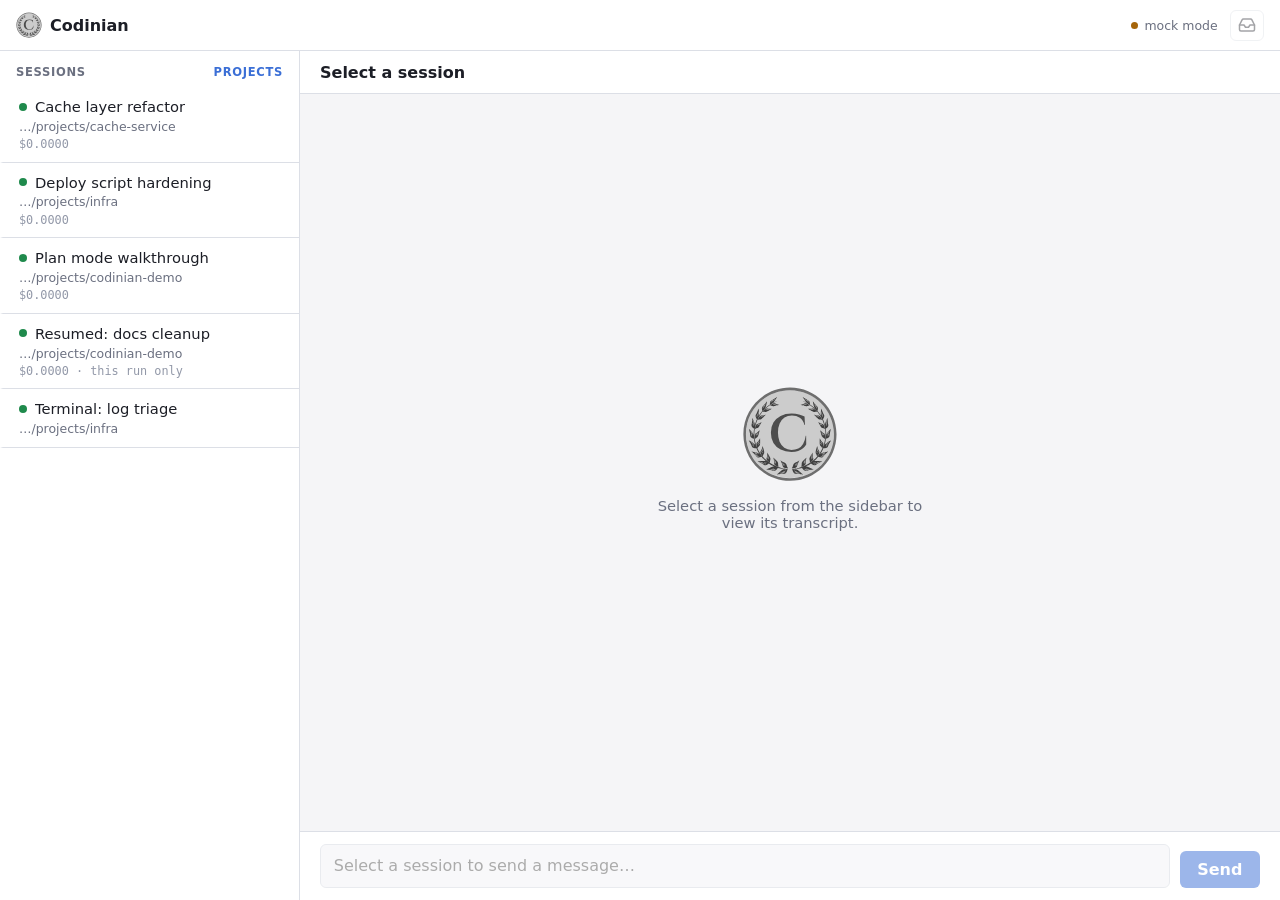
==== commit fd986f77: "Remote interface improvements Large parts of the remote interface were not reachable from the index." ====
--- a/codinian/remote/static/index.html
+++ b/codinian/remote/static/index.html
@@ -46,7 +46,17 @@
   <div id="layout">
     <div id="sidebar-backdrop"></div>
     <aside id="sidebar">
-      <div class="sidebar-header">Sessions</div>
+      <div class="sidebar-header">
+        <span>Sessions</span>
+        <!-- The only way from a transcript to the project view, which is where
+             a session gets started (ISSUE-063). Without it a browser opening
+             on an empty session list has nothing clickable at all. Goes with
+             the sidebar in the desktop pane, which reaches projects from the
+             GTK sidebar instead. No token on the link: both pages read the
+             same localStorage key, and a token in an href ends up in
+             screenshots. -->
+        <a id="projects-link" class="sidebar-projects-link" href="project.html">Projects</a>
+      </div>
       <div id="session-list">
         <div class="empty-note">Loading&hellip;</div>
       </div>
@@ -98,8 +108,10 @@
 
       <form id="composer">
         <!-- A textarea, not an input: a prompt worth writing carefully is
-             worth writing in paragraphs. Enter sends, Shift+Enter breaks the
-             line, and the box grows with what is in it (see app.js). -->
+             worth writing in paragraphs. Enter sends and Shift+Enter breaks the
+             line, except on a touch device, where there is no Shift to hold and
+             the two swap over. Ctrl/Cmd+Enter sends either way, and the box
+             grows with what is in it (see app.js). -->
         <textarea id="composer-input" rows="1" placeholder="Select a session to send a message&hellip;" autocomplete="off" disabled></textarea>
         <button id="composer-stop" class="composer-stop" type="button" hidden>Stop</button>
         <button id="composer-send" type="submit" disabled>Send</button>
--- a/codinian/remote/static/styles.css
+++ b/codinian/remote/static/styles.css
@@ -410,7 +410,23 @@
   letter-spacing: .06em;
   color: var(--text-muted);
   font-weight: 600;
-}
+  display: flex;
+  align-items: baseline;
+  justify-content: space-between;
+  gap: .5rem;
+}
+/* Set like the heading it shares a row with, so the line stays one piece of
+   chrome; the colour is the only thing marking it as a link. The negative
+   margin buys tap height without moving the baseline, since on a phone this
+   is the control that gets someone to a project (ISSUE-063). */
+.sidebar-projects-link {
+  color: var(--accent);
+  text-decoration: none;
+  flex: none;
+  padding: .4rem 0 .4rem .5rem;
+  margin: -.4rem 0;
+}
+.sidebar-projects-link:hover { text-decoration: underline; }
 .empty-note { padding: 1.25rem 1rem; color: var(--text-muted); font-size: .88rem; }
 
 .session-row {
@@ -541,6 +557,9 @@
 .dot-working           { background: var(--green); animation: pulse 1.6s ease-in-out infinite; }
 .dot-awaiting_approval { background: var(--amber); animation: pulse 1.2s ease-in-out infinite; }
 .dot-awaiting_input    { background: var(--blue); }
+/* Stopped, not waiting: amber like the card and the banner, and still rather
+   than pulsing, because nothing is in flight to pulse for (ISSUE-058). */
+.dot-rate_limited      { background: var(--amber); }
 .dot-done              { background: var(--grey); }
 .dot-error             { background: var(--red); }
 
@@ -1267,6 +1286,11 @@
   font-size: .82rem;
 }
 
+/* A question's own Other box (ISSUE-057). Borrows .question-freeform's looks so
+   the two read as one kind of control, and sits tighter to the options above it
+   than the card-global box sits to the card. */
+.question-other { margin-top: .35rem; font-size: .8rem; }
+
 .approval-reason {
   margin-top: .5rem;
   width: 100%;
@@ -1332,6 +1356,51 @@
   padding: .4rem .7rem;
   font-size: .8rem;
 }
+
+/* The offer to pick a turn back up once the window reopens (ISSUE-058). Amber
+   like the banner above it, since the two are about the same limit, but a card
+   rather than a strip: this one has something to do in it. */
+.limit-block-card {
+  width: 100%;
+  align-self: stretch;
+  border: 1px solid var(--amber);
+  border-radius: var(--radius);
+  background: var(--surface);
+  overflow: hidden;
+}
+.limit-block-head {
+  padding: .6rem .8rem .3rem;
+  font-weight: 600;
+  font-size: .88rem;
+  color: var(--amber);
+}
+.limit-block-body { padding: 0 .8rem .8rem; }
+.limit-block-when { font-size: .82rem; color: var(--text-muted); }
+/* The held prompt, quoted rather than put in a box a reader might type into:
+   it is not editable here, and a resume that silently sent something else
+   would be worse than no resume. */
+.limit-block-prompt {
+  margin-top: .5rem;
+  padding-left: .6rem;
+  border-left: 2px solid var(--border);
+  font-size: .82rem;
+  color: var(--text-muted);
+  white-space: pre-wrap;
+  overflow-wrap: anywhere;
+}
+.limit-block-card.is-resumed { border-style: dashed; }
+/* The subagents the limit cut off (ISSUE-059). The id is set in the code face
+   because it is an identifier the resume message passes through verbatim, and
+   because it is the half of the line a reader checks rather than reads. */
+.limit-block-note { margin-top: .5rem; font-size: .82rem; color: var(--text-muted); }
+.limit-block-agents {
+  margin: .25rem 0 0;
+  padding-left: 1.1rem;
+  font-size: .82rem;
+}
+.limit-block-agents li { margin-top: .15rem; }
+.limit-block-agent-desc { margin-right: .4rem; }
+.limit-block-agent-id { font-family: var(--font-mono); color: var(--text-muted); }
 
 /* Errors that have no card to attach to: a session that failed to start, a
    request the server could not handle. Before this they went to console.warn,
